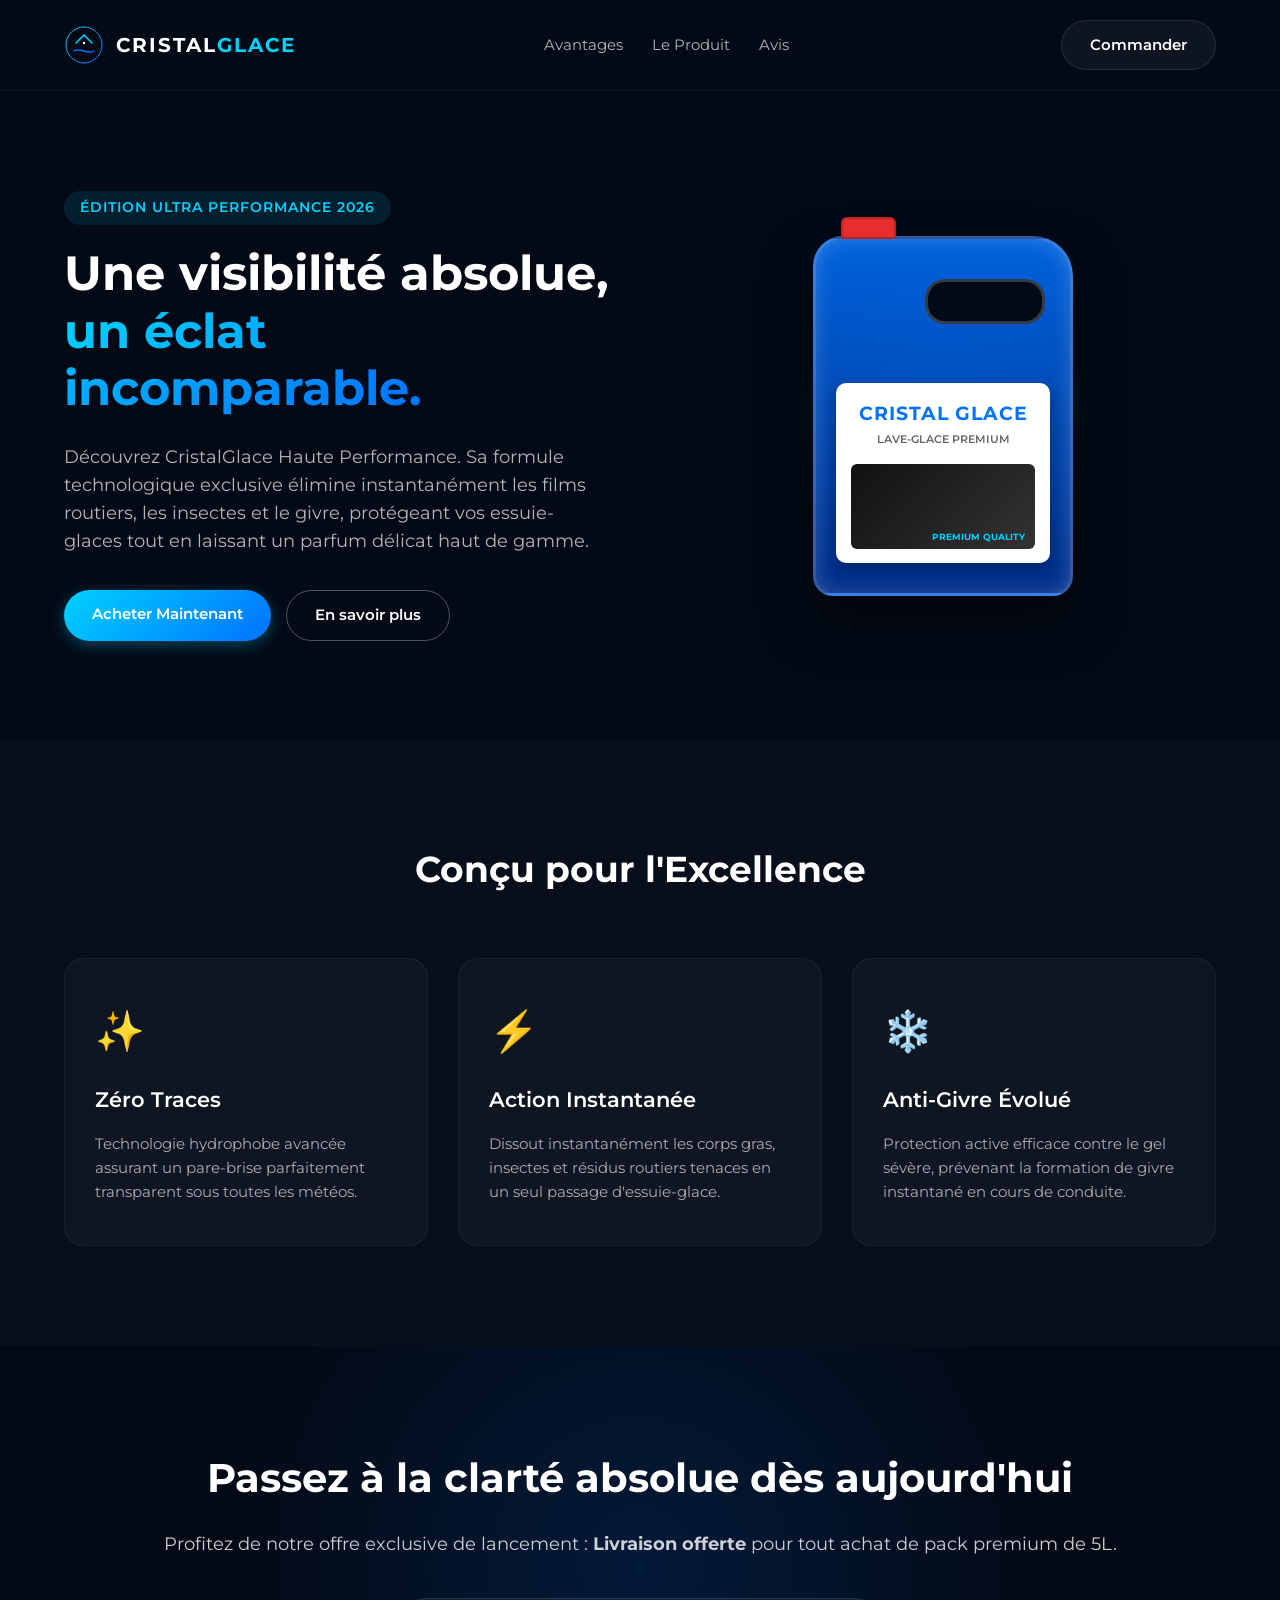
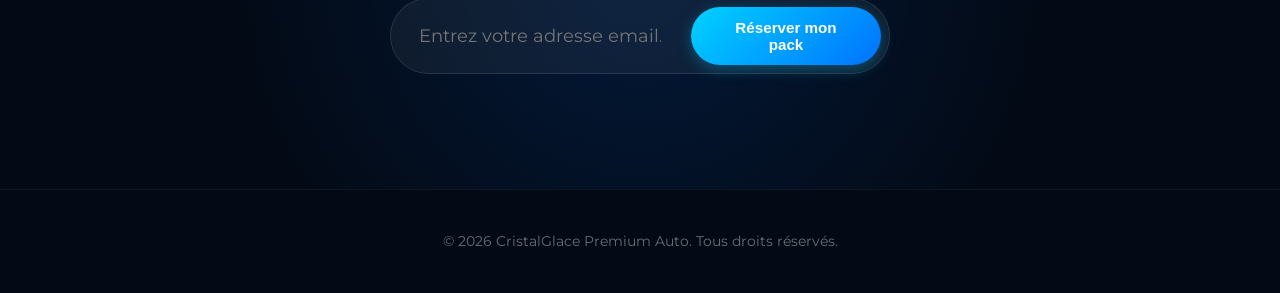
==== index.html @ d41aeb42 "firstVersion" ====
<!DOCTYPE html>
<html lang="fr">
<head>
    <meta charset="UTF-8">
    <meta name="viewport" content="width=device-width, initial-scale=1.0">
    <title>CristalGlace | Lave-Glace Premium Automobile</title>
    <link rel="stylesheet" href="style.css">
    <link href="https://fonts.googleapis.com/css2?family=Montserrat:wght@300;400;600;700&display=swap" rel="stylesheet">
</head>
<body>
    <header class="navbar">
        <div class="container nav-container">
            <div class="logo">
                <svg class="logo-icon" viewBox="0 0 100 100" xmlns="http://www.w3.org/2000/svg">
                    <circle cx="50" cy="50" r="45" fill="none" stroke="url(#premiumGlow)" stroke-width="2.5"/>
                    <path d="M30 45 L50 25 L70 45" fill="none" stroke="#00d2ff" stroke-width="4" stroke-linecap="round" stroke-linejoin="round"/>
                    <path d="M25 65 C 40 55, 60 75, 75 65" fill="none" stroke="#0072ff" stroke-width="3.5" stroke-linecap="round"/>
                    <circle cx="50" cy="45" r="3" fill="#ffffff"/>
                    <defs>
                        <linearGradient id="premiumGlow" x1="0%" y1="0%" x2="100%" y2="100%">
                            <stop offset="0%" stop-color="#00d2ff" />
                            <stop offset="100%" stop-color="#0072ff" />
                        </linearGradient>
                    </defs>
                </svg>
                <span class="logo-text">CRISTAL<span class="highlight">GLACE</span></span>
            </div>
            <nav class="nav-links">
                <a href="#features">Avantages</a>
                <a href="#product">Le Produit</a>
                <a href="#testimonials">Avis</a>
            </nav>
            <a href="#cta-section" class="btn btn-secondary">Commander</a>
        </div>
    </header>

    <section class="hero">
        <div class="container hero-container">
            <div class="hero-text">
                <span class="badge">Édition Ultra Performance 2026</span>
                <h1>Une visibilité absolue, <br><span class="gradient-text">un éclat incomparable.</span></h1>
                <p>Découvrez CristalGlace Haute Performance. Sa formule technologique exclusive élimine instantanément les films routiers, les insectes et le givre, protégeant vos essuie-glaces tout en laissant un parfum délicat haut de gamme.</p>
                <div class="hero-actions">
                    <a href="#cta-section" class="btn btn-primary">Acheter Maintenant</a>
                    <a href="#features" class="btn btn-outline">En savoir plus</a>
                </div>
            </div>
            <div class="hero-image-container">
                <div class="product-glow"></div>
                <div class="fluid-mockup">
                    <div class="cap"></div>
                    <div class="handle-hole"></div>
                    <div class="liquid-level"></div>
                    <div class="label-mock">
                        <div class="label-brand">CRISTAL GLACE</div>
                        <div class="label-sub">LAVE-GLACE PREMIUM</div>
                        <div class="label-car"></div>
                    </div>
                </div>
            </div>
        </div>
    </section>

    <section id="features" class="features">
        <div class="container">
            <h2 class="section-title">Conçu pour l'Excellence</h2>
            <div class="grid">
                <div class="card">
                    <div class="card-icon">✨</div>
                    <h3>Zéro Traces</h3>
                    <p>Technologie hydrophobe avancée assurant un pare-brise parfaitement transparent sous toutes les météos.</p>
                </div>
                <div class="card">
                    <div class="card-icon">⚡</div>
                    <h3>Action Instantanée</h3>
                    <p>Dissout instantanément les corps gras, insectes et résidus routiers tenaces en un seul passage d'essuie-glace.</p>
                </div>
                <div class="card">
                    <div class="card-icon">❄️</div>
                    <h3>Anti-Givre Évolué</h3>
                    <p>Protection active efficace contre le gel sévère, prévenant la formation de givre instantané en cours de conduite.</p>
                </div>
            </div>
        </div>
    </section>

    <section id="cta-section" class="cta">
        <div class="container cta-container">
            <h2>Passez à la clarté absolue dès aujourd'hui</h2>
            <p>Profitez de notre offre exclusive de lancement : <strong>Livraison offerte</strong> pour tout achat de pack premium de 5L.</p>
            <form id="orderForm" class="cta-form">
                <input type="email" id="emailInput" placeholder="Entrez votre adresse email..." required>
                <button type="submit" class="btn btn-primary">Réserver mon pack</button>
            </form>
            <div id="formFeedback" class="form-feedback"></div>
        </div>
    </section>

    <footer class="footer">
        <div class="container">
            <p>&copy; 2026 CristalGlace Premium Auto. Tous droits réservés.</p>
        </div>
    </footer>

    <script src="script.js"></script>
</body>
</html>
---- style.css ----
/* Reset & Base Styles */
* {
    margin: 0;
    padding: 0;
    box-sizing: border-box;
}

body {
    font-family: 'Montserrat', sans-serif;
    background-color: #030a16;
    color: #ffffff;
    overflow-x: hidden;
    line-height: 1.6;
}

.container {
    width: 90%;
    max-width: 1200px;
    margin: 0 auto;
}

/* Navbar */
.navbar {
    padding: 20px 0;
    border-bottom: 1px solid rgba(255, 255, 255, 0.05);
    background: rgba(3, 10, 22, 0.8);
    backdrop-filter: blur(10px);
    position: sticky;
    top: 0;
    z-index: 100;
}

.nav-container {
    display: flex;
    justify-content: space-between;
    align-items: center;
}

.logo {
    display: flex;
    align-items: center;
    gap: 12px;
}

.logo-icon {
    width: 40px;
    height: 40px;
}

.logo-text {
    font-weight: 700;
    font-size: 1.25rem;
    letter-spacing: 2px;
    color: #fff;
}

.logo-text .highlight {
    color: #00d2ff;
}

.nav-links a {
    color: rgba(255, 255, 255, 0.7);
    text-decoration: none;
    margin-right: 25px;
    font-size: 0.95rem;
    transition: color 0.3s ease;
}

.nav-links a:hover {
    color: #00d2ff;
}

/* Buttons */
.btn {
    display: inline-block;
    padding: 12px 28px;
    border-radius: 50px;
    font-weight: 600;
    text-decoration: none;
    transition: all 0.3s ease;
    cursor: pointer;
    font-size: 0.95rem;
}

.btn-primary {
    background: linear-gradient(135deg, #00d2ff 0%, #0072ff 100%);
    color: #fff;
    border: none;
    box-shadow: 0 4px 15px rgba(0, 210, 255, 0.3);
}

.btn-primary:hover {
    transform: translateY(-2px);
    box-shadow: 0 6px 20px rgba(0, 210, 255, 0.5);
}

.btn-secondary {
    background: rgba(255, 255, 255, 0.05);
    color: #fff;
    border: 1px solid rgba(255, 255, 255, 0.1);
}

.btn-secondary:hover {
    background: rgba(255, 255, 255, 0.1);
}

.btn-outline {
    background: transparent;
    color: #fff;
    border: 1px solid rgba(255, 255, 255, 0.3);
}

.btn-outline:hover {
    border-color: #00d2ff;
    color: #00d2ff;
}

/* Hero Section */
.hero {
    padding: 100px 0;
    position: relative;
}

.hero-container {
    display: grid;
    grid-template-columns: 1fr 1fr;
    gap: 60px;
    align-items: center;
}

.badge {
    background: rgba(0, 210, 255, 0.1);
    color: #00d2ff;
    padding: 6px 16px;
    border-radius: 20px;
    font-size: 0.85rem;
    font-weight: 600;
    letter-spacing: 1px;
    text-transform: uppercase;
    display: inline-block;
    margin-bottom: 20px;
}

.hero-text h1 {
    font-size: 3rem;
    line-height: 1.2;
    margin-bottom: 25px;
    font-weight: 700;
}

.gradient-text {
    background: linear-gradient(135deg, #00d2ff 0%, #0072ff 100%);
    -webkit-background-clip: text;
    -webkit-text-fill-color: transparent;
}

.hero-text p {
    color: rgba(255, 255, 255, 0.7);
    font-size: 1.1rem;
    margin-bottom: 35px;
}

.hero-actions {
    display: flex;
    gap: 15px;
}

/* Premium Jug Mockup & Design Elements */
.hero-image-container {
    position: relative;
    display: flex;
    justify-content: center;
    align-items: center;
}

.product-glow {
    position: absolute;
    width: 300px;
    height: 300px;
    background: radial-gradient(circle, rgba(0,210,255,0.2) 0%, rgba(0,0,0,0) 70%);
    z-index: 1;
}

.fluid-mockup {
    width: 260px;
    height: 360px;
    background: linear-gradient(180deg, rgba(0, 114, 255, 0.85) 0%, rgba(0, 50, 150, 0.9) 100%);
    border-radius: 30px 40px 20px 20px;
    position: relative;
    z-index: 2;
    border: 3px solid rgba(255, 255, 255, 0.2);
    box-shadow: 0 25px 50px rgba(0,0,0,0.5), inset 0 0 20px rgba(255,255,255,0.2);
}

.fluid-mockup .cap {
    position: absolute;
    top: -22px;
    left: 25px;
    width: 55px;
    height: 22px;
    background: #e62e2e;
    border-radius: 6px 6px 0 0;
    border: 2px solid rgba(0,0,0,0.2);
}

.fluid-mockup .handle-hole {
    position: absolute;
    top: 40px;
    right: 25px;
    width: 120px;
    height: 45px;
    background: #030a16;
    border-radius: 20px;
    border: 3px solid rgba(255,255,255,0.2);
}

.fluid-mockup .label-mock {
    position: absolute;
    bottom: 30px;
    left: 20px;
    right: 20px;
    height: 180px;
    background: #ffffff;
    border-radius: 10px;
    padding: 15px;
    color: #333;
    text-align: center;
    box-shadow: 0 5px 15px rgba(0,0,0,0.3);
}

.label-brand {
    font-weight: 700;
    font-size: 1.2rem;
    color: #0072ff;
    letter-spacing: 1px;
}

.label-sub {
    font-size: 0.7rem;
    font-weight: 600;
    color: #666;
    margin-top: 2px;
}

.label-car {
    width: 100%;
    height: 85px;
    margin-top: 15px;
    background: linear-gradient(135deg, #111 0%, #333 100%);
    border-radius: 6px;
    position: relative;
}

.label-car::before {
    content: 'PREMIUM QUALITY';
    position: absolute;
    bottom: 5px;
    right: 10px;
    color: #00d2ff;
    font-size: 0.55rem;
    font-weight: bold;
}

/* Features Section */
.features {
    padding: 100px 0;
    background: rgba(255, 255, 255, 0.02);
}

.section-title {
    text-align: center;
    font-size: 2.25rem;
    margin-bottom: 60px;
    font-weight: 700;
}

.grid {
    display: grid;
    grid-template-columns: repeat(3, 1fr);
    gap: 30px;
}

.card {
    background: rgba(255, 255, 255, 0.03);
    padding: 40px 30px;
    border-radius: 20px;
    border: 1px solid rgba(255, 255, 255, 0.05);
    transition: all 0.3s ease;
}

.card:hover {
    transform: translateY(-5px);
    background: rgba(255, 255, 255, 0.05);
    border-color: rgba(0, 210, 255, 0.2);
}

.card-icon {
    font-size: 2.5rem;
    margin-bottom: 20px;
}

.card h3 {
    font-size: 1.3rem;
    margin-bottom: 15px;
    font-weight: 600;
}

.card p {
    color: rgba(255, 255, 255, 0.65);
    font-size: 0.95rem;
}

/* CTA Section */
.cta {
    padding: 100px 0;
    text-align: center;
    background: radial-gradient(circle at center, rgba(0,114,255,0.15) 0%, transparent 60%);
}

.cta-container h2 {
    font-size: 2.5rem;
    margin-bottom: 20px;
}

.cta-container p {
    color: rgba(255, 255, 255, 0.8);
    font-size: 1.1rem;
    margin-bottom: 40px;
}

.cta-form {
    display: flex;
    max-width: 500px;
    margin: 0 auto;
    gap: 10px;
    background: rgba(255, 255, 255, 0.05);
    padding: 8px;
    border-radius: 50px;
    border: 1px solid rgba(255, 255, 255, 0.1);
}

.cta-form input {
    flex: 1;
    background: transparent;
    border: none;
    padding: 0 20px;
    color: #fff;
    font-family: inherit;
    font-size: 1.1rem;
    outline: none;
}

.form-feedback {
    margin-top: 15px;
    font-weight: 600;
    font-size: 0.95rem;
}

/* Footer */
.footer {
    padding: 40px 0;
    text-align: center;
    border-top: 1px solid rgba(255, 255, 255, 0.05);
    color: rgba(255, 255, 255, 0.4);
    font-size: 0.9rem;
}

/* Responsive Code */
@media (max-width: 968px) {
    .hero-container {
        grid-template-columns: 1fr;
        text-align: center;
        gap: 40px;
    }
    .hero-actions {
        justify-content: center;
    }
    .grid {
        grid-template-columns: 1fr;
    }
    .cta-form {
        flex-direction: column;
        background: transparent;
        border: none;
        padding: 0;
    }
    .cta-form input {
        background: rgba(255, 255, 255, 0.05);
        padding: 15px 25px;
        border-radius: 50px;
        border: 1px solid rgba(255, 255, 255, 0.1);
        margin-bottom: 10px;
    }
    .nav-links {
        display: none;
    }
}
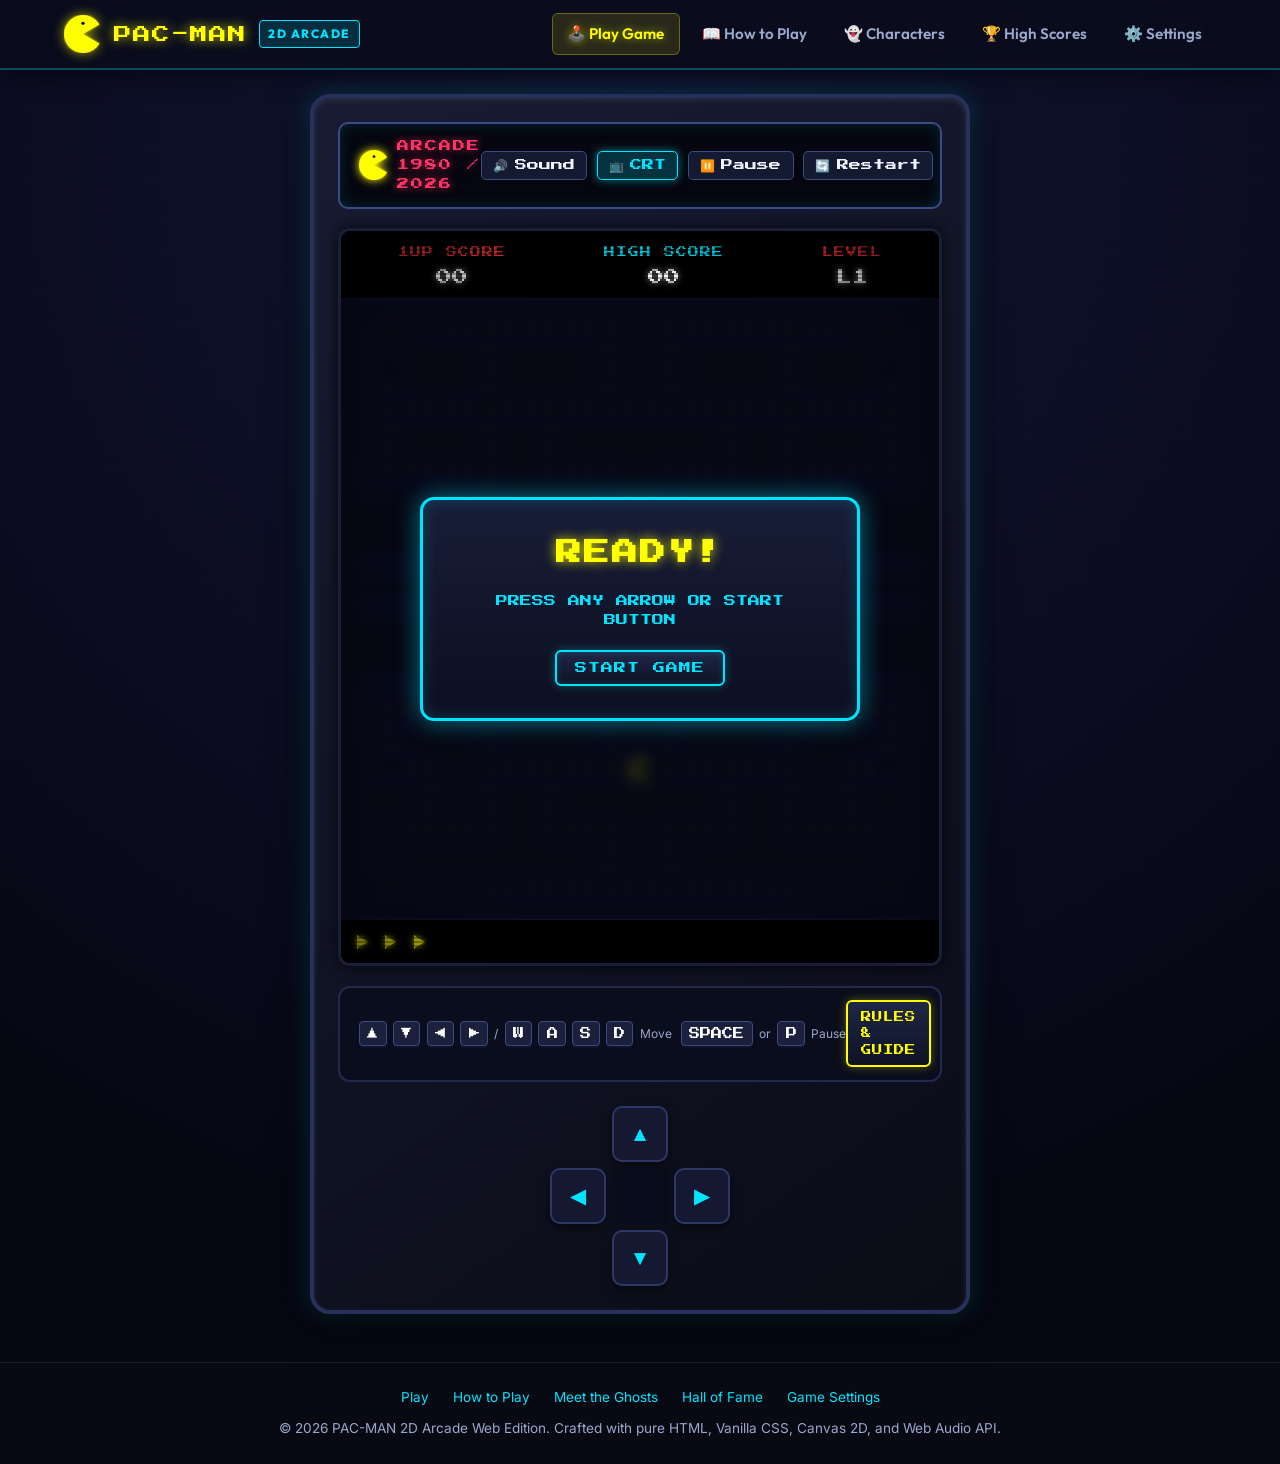
==== commit d935280d: "pacman game" ====
--- a/index.html
+++ b/index.html
@@ -1,107 +1,156 @@
 <!DOCTYPE html>
-<html lang="fr">
+<html lang="en">
 <head>
-    <meta charset="UTF-8">
-    <meta name="viewport" content="width=device-width, initial-scale=1.0">
-    <title>CristalGlace | Lave-Glace Premium Automobile</title>
-    <link rel="stylesheet" href="style.css">
-    <link href="https://fonts.googleapis.com/css2?family=Montserrat:wght@300;400;600;700&display=swap" rel="stylesheet">
+  <meta charset="UTF-8">
+  <meta name="viewport" content="width=device-width, initial-scale=1.0">
+  <title>PAC-MAN 2D Arcade | Classic Web Game</title>
+  <meta name="description" content="Play the authentic 2D Pac-Man arcade game right in your browser! Featuring classic ghost AI, retro synthesized audio, CRT scanlines, and responsive controls.">
+  
+  <!-- CSS Stylesheets -->
+  <link rel="stylesheet" href="css/main.css">
+  <link rel="stylesheet" href="css/arcade.css">
+  <link rel="stylesheet" href="css/game.css">
+  
+  <link rel="icon" type="image/svg+xml" href="assets/svg/pacman.svg">
 </head>
 <body>
-    <header class="navbar">
-        <div class="container nav-container">
-            <div class="logo">
-                <svg class="logo-icon" viewBox="0 0 100 100" xmlns="http://www.w3.org/2000/svg">
-                    <circle cx="50" cy="50" r="45" fill="none" stroke="url(#premiumGlow)" stroke-width="2.5"/>
-                    <path d="M30 45 L50 25 L70 45" fill="none" stroke="#00d2ff" stroke-width="4" stroke-linecap="round" stroke-linejoin="round"/>
-                    <path d="M25 65 C 40 55, 60 75, 75 65" fill="none" stroke="#0072ff" stroke-width="3.5" stroke-linecap="round"/>
-                    <circle cx="50" cy="45" r="3" fill="#ffffff"/>
-                    <defs>
-                        <linearGradient id="premiumGlow" x1="0%" y1="0%" x2="100%" y2="100%">
-                            <stop offset="0%" stop-color="#00d2ff" />
-                            <stop offset="100%" stop-color="#0072ff" />
-                        </linearGradient>
-                    </defs>
-                </svg>
-                <span class="logo-text">CRISTAL<span class="highlight">GLACE</span></span>
-            </div>
-            <nav class="nav-links">
-                <a href="#features">Avantages</a>
-                <a href="#product">Le Produit</a>
-                <a href="#testimonials">Avis</a>
-            </nav>
-            <a href="#cta-section" class="btn btn-secondary">Commander</a>
+
+  <!-- Top Navigation Header -->
+  <header class="arcade-header">
+    <div class="nav-container">
+      <a href="index.html" class="brand-logo">
+        <img src="assets/svg/pacman.svg" alt="Pac-Man Logo">
+        <span class="brand-title">PAC-MAN</span>
+        <span class="brand-tag">2D Arcade</span>
+      </a>
+
+      <nav>
+        <ul class="nav-links">
+          <li><a href="index.html" class="nav-link active">🕹️ Play Game</a></li>
+          <li><a href="html/how-to-play.html" class="nav-link">📖 How to Play</a></li>
+          <li><a href="html/characters.html" class="nav-link">👻 Characters</a></li>
+          <li><a href="html/high-scores.html" class="nav-link">🏆 High Scores</a></li>
+          <li><a href="html/settings.html" class="nav-link">⚙️ Settings</a></li>
+        </ul>
+      </nav>
+    </div>
+  </header>
+
+  <!-- Main Arcade Playground -->
+  <main class="arcade-wrapper">
+    
+    <div class="arcade-cabinet">
+      <!-- Marquee Header -->
+      <div class="arcade-marquee">
+        <div class="marquee-title">
+          <img src="assets/svg/pacman.svg" alt="Pac-Man">
+          <span class="marquee-badge">ARCADE 1980 / 2026</span>
         </div>
-    </header>
+        
+        <div class="marquee-controls">
+          <button id="btn-audio" class="icon-btn" title="Toggle Sound">
+            <span class="icon">🔊</span>
+            <span class="btn-label">Sound</span>
+          </button>
+          <button id="btn-crt" class="icon-btn" title="Toggle CRT Filter">
+            <span class="icon">📺</span>
+            <span class="btn-label">CRT</span>
+          </button>
+          <button id="btn-pause" class="icon-btn" title="Pause Game">
+            <span class="icon">⏸️</span>
+            <span class="btn-label">Pause</span>
+          </button>
+          <button id="btn-restart" class="icon-btn" title="Restart Game">
+            <span class="icon">🔄</span>
+            <span class="btn-label">Restart</span>
+          </button>
+        </div>
+      </div>
 
-    <section class="hero">
-        <div class="container hero-container">
-            <div class="hero-text">
-                <span class="badge">Édition Ultra Performance 2026</span>
-                <h1>Une visibilité absolue, <br><span class="gradient-text">un éclat incomparable.</span></h1>
-                <p>Découvrez CristalGlace Haute Performance. Sa formule technologique exclusive élimine instantanément les films routiers, les insectes et le givre, protégeant vos essuie-glaces tout en laissant un parfum délicat haut de gamme.</p>
-                <div class="hero-actions">
-                    <a href="#cta-section" class="btn btn-primary">Acheter Maintenant</a>
-                    <a href="#features" class="btn btn-outline">En savoir plus</a>
-                </div>
-            </div>
-            <div class="hero-image-container">
-                <div class="product-glow"></div>
-                <div class="fluid-mockup">
-                    <div class="cap"></div>
-                    <div class="handle-hole"></div>
-                    <div class="liquid-level"></div>
-                    <div class="label-mock">
-                        <div class="label-brand">CRISTAL GLACE</div>
-                        <div class="label-sub">LAVE-GLACE PREMIUM</div>
-                        <div class="label-car"></div>
-                    </div>
-                </div>
-            </div>
+      <!-- Arcade CRT Screen -->
+      <div id="arcade-screen" class="arcade-screen crt-active">
+        
+        <!-- Retro HUD -->
+        <div class="arcade-hud">
+          <div class="hud-item">
+            <span class="hud-label">1UP SCORE</span>
+            <span id="current-score" class="hud-value">00</span>
+          </div>
+          <div class="hud-item">
+            <span class="hud-label cyan">HIGH SCORE</span>
+            <span id="high-score" class="hud-value">00</span>
+          </div>
+          <div class="hud-item">
+            <span class="hud-label">LEVEL</span>
+            <span id="current-level" class="hud-value">L1</span>
+          </div>
         </div>
-    </section>
 
-    <section id="features" class="features">
-        <div class="container">
-            <h2 class="section-title">Conçu pour l'Excellence</h2>
-            <div class="grid">
-                <div class="card">
-                    <div class="card-icon">✨</div>
-                    <h3>Zéro Traces</h3>
-                    <p>Technologie hydrophobe avancée assurant un pare-brise parfaitement transparent sous toutes les météos.</p>
-                </div>
-                <div class="card">
-                    <div class="card-icon">⚡</div>
-                    <h3>Action Instantanée</h3>
-                    <p>Dissout instantanément les corps gras, insectes et résidus routiers tenaces en un seul passage d'essuie-glace.</p>
-                </div>
-                <div class="card">
-                    <div class="card-icon">❄️</div>
-                    <h3>Anti-Givre Évolué</h3>
-                    <p>Protection active efficace contre le gel sévère, prévenant la formation de givre instantané en cours de conduite.</p>
-                </div>
-            </div>
+        <!-- Canvas Container -->
+        <div id="game-container">
+          <canvas id="game-canvas"></canvas>
+          
+          <!-- State Banner Overlay (Ready / Game Over / Paused) -->
+          <div id="game-banner" style="display: none;"></div>
         </div>
-    </section>
 
-    <section id="cta-section" class="cta">
-        <div class="container cta-container">
-            <h2>Passez à la clarté absolue dès aujourd'hui</h2>
-            <p>Profitez de notre offre exclusive de lancement : <strong>Livraison offerte</strong> pour tout achat de pack premium de 5L.</p>
-            <form id="orderForm" class="cta-form">
-                <input type="email" id="emailInput" placeholder="Entrez votre adresse email..." required>
-                <button type="submit" class="btn btn-primary">Réserver mon pack</button>
-            </form>
-            <div id="formFeedback" class="form-feedback"></div>
+        <!-- Bottom Status Bar -->
+        <div class="arcade-status-bar">
+          <div class="lives-container" id="lives-display">
+            <!-- Rendered by UI Engine -->
+          </div>
+          <div class="fruits-container" id="fruits-display">
+            <!-- Rendered by UI Engine -->
+          </div>
         </div>
-    </section>
 
-    <footer class="footer">
-        <div class="container">
-            <p>&copy; 2026 CristalGlace Premium Auto. Tous droits réservés.</p>
+      </div>
+
+      <!-- Cabinet Control Deck Info -->
+      <div class="cabinet-deck">
+        <div class="deck-group">
+          <div class="instruction-tag">
+            <span class="kbd">▲</span><span class="kbd">▼</span><span class="kbd">◀</span><span class="kbd">▶</span> / <span class="kbd">W</span><span class="kbd">A</span><span class="kbd">S</span><span class="kbd">D</span> Move
+          </div>
+          <div class="instruction-tag">
+            <span class="kbd">SPACE</span> or <span class="kbd">P</span> Pause
+          </div>
         </div>
-    </footer>
+        <div class="deck-group">
+          <a href="html/how-to-play.html" class="arcade-btn btn-yellow" style="font-size: 0.65rem; padding: 0.4rem 0.8rem;">Rules & Guide</a>
+        </div>
+      </div>
 
-    <script src="script.js"></script>
+      <!-- Mobile Touch Virtual D-Pad -->
+      <div class="mobile-controls">
+        <div class="dpad-container">
+          <button id="dpad-up" class="dpad-btn dpad-up" aria-label="Up">▲</button>
+          <button id="dpad-left" class="dpad-btn dpad-left" aria-label="Left">◀</button>
+          <div class="dpad-center"></div>
+          <button id="dpad-right" class="dpad-btn dpad-right" aria-label="Right">▶</button>
+          <button id="dpad-down" class="dpad-btn dpad-down" aria-label="Down">▼</button>
+        </div>
+      </div>
+
+    </div>
+
+  </main>
+
+  <!-- Arcade Footer -->
+  <footer class="arcade-footer">
+    <div class="footer-content">
+      <div class="footer-links">
+        <a href="index.html">Play</a>
+        <a href="html/how-to-play.html">How to Play</a>
+        <a href="html/characters.html">Meet the Ghosts</a>
+        <a href="html/high-scores.html">Hall of Fame</a>
+        <a href="html/settings.html">Game Settings</a>
+      </div>
+      <p>© 2026 PAC-MAN 2D Arcade Web Edition. Crafted with pure HTML, Vanilla CSS, Canvas 2D, and Web Audio API.</p>
+    </div>
+  </footer>
+
+  <!-- Main Game Script -->
+  <script type="module" src="js/main.js"></script>
 </body>
 </html>
--- a/css/main.css
+++ b/css/main.css
@@ -0,0 +1,261 @@
+/**
+ * Pac-Man 2D Arcade - Core Layout & Global Styles
+ */
+
+@import url('https://fonts.googleapis.com/css2?family=Press+Start+2P&family=Outfit:wght@400;600;700;800&family=Inter:wght@400;500;600&display=swap');
+
+:root {
+  --bg-primary: #070714;
+  --bg-card: rgba(18, 20, 39, 0.75);
+  --bg-card-border: rgba(0, 255, 255, 0.25);
+  
+  --pac-yellow: #FFFF00;
+  --neon-blue: #00e5ff;
+  --neon-pink: #ff0077;
+  --neon-green: #00ff88;
+  --neon-orange: #ff9900;
+  --text-main: #f0f4fc;
+  --text-dim: #9aa8cc;
+
+  --font-retro: 'Press Start 2P', monospace;
+  --font-heading: 'Outfit', sans-serif;
+  --font-body: 'Inter', sans-serif;
+
+  --glow-yellow: 0 0 12px rgba(255, 255, 0, 0.75);
+  --glow-blue: 0 0 12px rgba(0, 229, 255, 0.7);
+  --glow-pink: 0 0 12px rgba(255, 0, 119, 0.7);
+}
+
+*, *::before, *::after {
+  box-sizing: border-box;
+  margin: 0;
+  padding: 0;
+}
+
+body {
+  background-color: var(--bg-primary);
+  background-image: 
+    radial-gradient(circle at 50% 10%, rgba(20, 24, 60, 0.8) 0%, rgba(7, 7, 20, 1) 75%),
+    linear-gradient(rgba(0, 255, 255, 0.03) 1px, transparent 1px),
+    linear-gradient(90deg, rgba(0, 255, 255, 0.03) 1px, transparent 1px);
+  background-size: 100% 100%, 36px 36px, 36px 36px;
+  color: var(--text-main);
+  font-family: var(--font-body);
+  line-height: 1.6;
+  min-height: 100vh;
+  display: flex;
+  flex-direction: column;
+  overflow-x: hidden;
+}
+
+/* Header & Arcade Navbar */
+.arcade-header {
+  background: rgba(10, 12, 28, 0.85);
+  backdrop-filter: blur(12px);
+  -webkit-backdrop-filter: blur(12px);
+  border-bottom: 2px solid rgba(0, 229, 255, 0.3);
+  position: sticky;
+  top: 0;
+  z-index: 1000;
+  box-shadow: 0 4px 25px rgba(0, 0, 0, 0.6);
+}
+
+.nav-container {
+  max-width: 1200px;
+  margin: 0 auto;
+  padding: 0.8rem 1.5rem;
+  display: flex;
+  align-items: center;
+  justify-content: space-between;
+  gap: 1rem;
+}
+
+.brand-logo {
+  display: flex;
+  align-items: center;
+  gap: 0.75rem;
+  text-decoration: none;
+}
+
+.brand-logo img {
+  height: 38px;
+  width: auto;
+  filter: drop-shadow(0 0 6px rgba(255, 255, 0, 0.6));
+  transition: transform 0.25s ease;
+}
+
+.brand-logo:hover img {
+  transform: scale(1.08) rotate(-4deg);
+}
+
+.brand-title {
+  font-family: var(--font-retro);
+  font-size: 1.1rem;
+  color: var(--pac-yellow);
+  text-shadow: var(--glow-yellow);
+  letter-spacing: 1px;
+}
+
+.brand-tag {
+  font-family: var(--font-heading);
+  font-weight: 800;
+  font-size: 0.75rem;
+  color: var(--neon-blue);
+  background: rgba(0, 229, 255, 0.15);
+  padding: 0.2rem 0.5rem;
+  border-radius: 4px;
+  border: 1px solid var(--neon-blue);
+  letter-spacing: 1.5px;
+  text-transform: uppercase;
+}
+
+.nav-links {
+  display: flex;
+  align-items: center;
+  gap: 0.5rem;
+  list-style: none;
+}
+
+.nav-link {
+  color: var(--text-dim);
+  text-decoration: none;
+  font-family: var(--font-heading);
+  font-weight: 600;
+  font-size: 0.95rem;
+  padding: 0.5rem 0.9rem;
+  border-radius: 6px;
+  transition: all 0.2s ease;
+  display: inline-flex;
+  align-items: center;
+  gap: 0.4rem;
+}
+
+.nav-link:hover {
+  color: #ffffff;
+  background: rgba(0, 229, 255, 0.12);
+  text-shadow: 0 0 8px var(--neon-blue);
+}
+
+.nav-link.active {
+  color: var(--pac-yellow);
+  background: rgba(255, 255, 0, 0.12);
+  border: 1px solid rgba(255, 255, 0, 0.3);
+  text-shadow: 0 0 8px rgba(255, 255, 0, 0.5);
+}
+
+/* Button & Control Styles */
+.arcade-btn {
+  font-family: var(--font-retro);
+  font-size: 0.75rem;
+  background: linear-gradient(180deg, #1f2747 0%, #0e1224 100%);
+  color: var(--neon-blue);
+  border: 2px solid var(--neon-blue);
+  padding: 0.65rem 1.1rem;
+  border-radius: 6px;
+  cursor: pointer;
+  text-transform: uppercase;
+  letter-spacing: 1px;
+  box-shadow: 0 0 10px rgba(0, 229, 255, 0.3), inset 0 0 6px rgba(0, 229, 255, 0.2);
+  transition: all 0.2s ease;
+  display: inline-flex;
+  align-items: center;
+  justify-content: center;
+  gap: 0.5rem;
+  text-decoration: none;
+}
+
+.arcade-btn:hover {
+  background: var(--neon-blue);
+  color: #050711;
+  box-shadow: 0 0 20px var(--neon-blue);
+  transform: translateY(-2px);
+}
+
+.arcade-btn:active {
+  transform: translateY(1px);
+}
+
+.arcade-btn.btn-pink {
+  color: var(--neon-pink);
+  border-color: var(--neon-pink);
+  box-shadow: 0 0 10px rgba(255, 0, 119, 0.3), inset 0 0 6px rgba(255, 0, 119, 0.2);
+}
+
+.arcade-btn.btn-pink:hover {
+  background: var(--neon-pink);
+  color: #ffffff;
+  box-shadow: 0 0 20px var(--neon-pink);
+}
+
+.arcade-btn.btn-yellow {
+  color: var(--pac-yellow);
+  border-color: var(--pac-yellow);
+  box-shadow: 0 0 10px rgba(255, 255, 0, 0.3);
+}
+
+.arcade-btn.btn-yellow:hover {
+  background: var(--pac-yellow);
+  color: #000000;
+  box-shadow: 0 0 20px var(--pac-yellow);
+}
+
+.arcade-btn.pulse {
+  animation: arcadePulse 1.5s infinite;
+}
+
+@keyframes arcadePulse {
+  0%, 100% {
+    box-shadow: 0 0 10px var(--neon-blue);
+  }
+  50% {
+    box-shadow: 0 0 25px var(--neon-blue), inset 0 0 12px var(--neon-blue);
+  }
+}
+
+/* Footer */
+.arcade-footer {
+  margin-top: auto;
+  background: rgba(8, 10, 20, 0.95);
+  border-top: 1px solid rgba(255, 255, 255, 0.08);
+  padding: 1.5rem;
+  text-align: center;
+}
+
+.footer-content {
+  max-width: 1200px;
+  margin: 0 auto;
+  display: flex;
+  flex-direction: column;
+  gap: 0.6rem;
+  align-items: center;
+  font-size: 0.85rem;
+  color: var(--text-dim);
+}
+
+.footer-links {
+  display: flex;
+  gap: 1.5rem;
+}
+
+.footer-links a {
+  color: var(--neon-blue);
+  text-decoration: none;
+  transition: color 0.2s;
+}
+
+.footer-links a:hover {
+  color: #ffffff;
+  text-decoration: underline;
+}
+
+/* Responsive */
+@media (max-width: 800px) {
+  .nav-container {
+    flex-direction: column;
+    padding: 0.8rem;
+  }
+  .nav-links {
+    flex-wrap: wrap;
+    justify-content: center;
+  }
+}
--- a/css/arcade.css
+++ b/css/arcade.css
@@ -0,0 +1,199 @@
+/**
+ * Pac-Man 2D Arcade - Cabinet Bezel & CRT Nostalgia Filter
+ */
+
+.arcade-wrapper {
+  max-width: 900px;
+  margin: 1.5rem auto 3rem auto;
+  padding: 0 1rem;
+  display: flex;
+  flex-direction: column;
+  align-items: center;
+}
+
+/* The physical arcade cabinet frame */
+.arcade-cabinet {
+  background: linear-gradient(145deg, #181c33, #0a0c17);
+  border: 4px solid #28305c;
+  border-radius: 20px;
+  box-shadow: 
+    0 10px 40px rgba(0, 0, 0, 0.8),
+    0 0 25px rgba(0, 229, 255, 0.25),
+    inset 0 2px 6px rgba(255, 255, 255, 0.1);
+  padding: 1.5rem;
+  width: 100%;
+  max-width: 660px;
+  position: relative;
+}
+
+/* Top Marquee */
+.arcade-marquee {
+  display: flex;
+  justify-content: space-between;
+  align-items: center;
+  background: #05060f;
+  border: 2px solid #3d4a85;
+  border-radius: 10px;
+  padding: 0.8rem 1.2rem;
+  margin-bottom: 1.2rem;
+  box-shadow: inset 0 0 15px rgba(0, 229, 255, 0.15);
+}
+
+.marquee-badge {
+  font-family: var(--font-retro);
+  font-size: 0.75rem;
+  color: #ff3366;
+  text-shadow: 0 0 8px rgba(255, 51, 102, 0.7);
+  letter-spacing: 2px;
+}
+
+.marquee-title {
+  display: flex;
+  align-items: center;
+  gap: 0.5rem;
+}
+
+.marquee-title img {
+  height: 30px;
+  filter: drop-shadow(0 0 5px var(--pac-yellow));
+}
+
+.marquee-controls {
+  display: flex;
+  gap: 0.6rem;
+}
+
+.icon-btn {
+  background: #151a33;
+  border: 1px solid #3d4b80;
+  color: var(--text-main);
+  padding: 0.4rem 0.7rem;
+  border-radius: 5px;
+  cursor: pointer;
+  font-size: 0.75rem;
+  font-family: var(--font-retro);
+  display: inline-flex;
+  align-items: center;
+  gap: 0.4rem;
+  transition: all 0.2s ease;
+}
+
+.icon-btn:hover {
+  background: #252e5a;
+  color: var(--neon-blue);
+  border-color: var(--neon-blue);
+  box-shadow: 0 0 10px rgba(0, 229, 255, 0.4);
+}
+
+.icon-btn.active {
+  background: rgba(0, 229, 255, 0.2);
+  color: var(--neon-blue);
+  border-color: var(--neon-blue);
+  box-shadow: 0 0 10px rgba(0, 229, 255, 0.5);
+}
+
+/* Screen Housing (CRT Container) */
+.arcade-screen {
+  background: #000000;
+  border-radius: 12px;
+  border: 3px solid #1a1e38;
+  position: relative;
+  overflow: hidden;
+  box-shadow: 
+    inset 0 0 40px rgba(0, 0, 0, 0.95),
+    0 0 15px rgba(0, 0, 0, 0.8);
+}
+
+/* CRT Scanlines and curvature filter */
+.arcade-screen.crt-active::before {
+  content: " ";
+  display: block;
+  position: absolute;
+  top: 0; left: 0; bottom: 0; right: 0;
+  background: linear-gradient(rgba(18, 16, 16, 0) 50%, rgba(0, 0, 0, 0.35) 50%);
+  background-size: 100% 4px;
+  z-index: 10;
+  pointer-events: none;
+  opacity: 0.85;
+}
+
+.arcade-screen.crt-active::after {
+  content: " ";
+  display: block;
+  position: absolute;
+  top: 0; left: 0; bottom: 0; right: 0;
+  background: radial-gradient(circle at center, transparent 65%, rgba(0, 0, 0, 0.65) 100%);
+  z-index: 11;
+  pointer-events: none;
+}
+
+/* HUD Top Bar */
+.arcade-hud {
+  display: flex;
+  justify-content: space-around;
+  padding: 0.75rem 0.5rem 0.5rem 0.5rem;
+  background: #000000;
+  border-bottom: 1px solid #11142a;
+  user-select: none;
+}
+
+.hud-item {
+  text-align: center;
+  display: flex;
+  flex-direction: column;
+  gap: 0.25rem;
+}
+
+.hud-label {
+  font-family: var(--font-retro);
+  font-size: 0.68rem;
+  color: #ff3333;
+  letter-spacing: 1px;
+}
+
+.hud-label.cyan {
+  color: var(--neon-blue);
+}
+
+.hud-value {
+  font-family: var(--font-retro);
+  font-size: 1rem;
+  color: #ffffff;
+  text-shadow: 0 0 6px rgba(255, 255, 255, 0.6);
+}
+
+/* Bottom status bar in arcade screen */
+.arcade-status-bar {
+  display: flex;
+  justify-content: space-between;
+  align-items: center;
+  padding: 0.6rem 1rem;
+  background: #000000;
+  border-top: 1px solid #11142a;
+}
+
+.lives-container {
+  display: flex;
+  gap: 0.4rem;
+  align-items: center;
+  min-height: 24px;
+}
+
+.life-icon {
+  width: 22px;
+  height: 22px;
+  filter: drop-shadow(0 0 3px var(--pac-yellow));
+}
+
+.fruits-container {
+  display: flex;
+  gap: 0.4rem;
+  align-items: center;
+  min-height: 24px;
+}
+
+.fruit-icon {
+  width: 22px;
+  height: 22px;
+  filter: drop-shadow(0 0 3px rgba(255, 255, 255, 0.5));
+}
--- a/css/game.css
+++ b/css/game.css
@@ -0,0 +1,341 @@
+/**
+ * Pac-Man 2D Arcade - Game Canvas, Overlays, and Mobile D-Pad
+ */
+
+#game-container {
+  position: relative;
+  width: 100%;
+  display: flex;
+  justify-content: center;
+  align-items: center;
+  background: #06060c;
+  overflow: hidden;
+}
+
+#game-canvas {
+  width: 100%;
+  max-width: 560px;
+  height: auto;
+  aspect-ratio: 28 / 31;
+  display: block;
+  image-rendering: pixelated;
+  image-rendering: crisp-edges;
+}
+
+/* Banner overlay (Ready, Game Over, Paused) */
+#game-banner {
+  position: absolute;
+  top: 0;
+  left: 0;
+  right: 0;
+  bottom: 0;
+  background: rgba(6, 8, 20, 0.88);
+  backdrop-filter: blur(6px);
+  -webkit-backdrop-filter: blur(6px);
+  display: flex;
+  justify-content: center;
+  align-items: center;
+  z-index: 20;
+  animation: bannerFadeIn 0.25s ease-out;
+}
+
+@keyframes bannerFadeIn {
+  from { opacity: 0; transform: scale(0.96); }
+  to { opacity: 1; transform: scale(1); }
+}
+
+.banner-box {
+  background: linear-gradient(180deg, #181d38 0%, #0c0f20 100%);
+  border: 3px solid var(--neon-blue);
+  box-shadow: 0 0 25px rgba(0, 229, 255, 0.5), inset 0 0 15px rgba(0, 229, 255, 0.2);
+  border-radius: 14px;
+  padding: 2rem 2.5rem;
+  text-align: center;
+  max-width: 440px;
+  width: 85%;
+  display: flex;
+  flex-direction: column;
+  align-items: center;
+  gap: 1.2rem;
+}
+
+.banner-title {
+  font-family: var(--font-retro);
+  font-size: 1.6rem;
+  color: var(--pac-yellow);
+  text-shadow: 0 0 12px rgba(255, 255, 0, 0.8);
+  letter-spacing: 2px;
+}
+
+.banner-sub {
+  font-family: var(--font-retro);
+  font-size: 0.75rem;
+  color: var(--neon-blue);
+  line-height: 1.6;
+}
+
+/* Mobile Virtual D-Pad */
+.mobile-controls {
+  margin-top: 1.5rem;
+  width: 100%;
+  display: flex;
+  flex-direction: column;
+  align-items: center;
+  gap: 0.8rem;
+}
+
+.dpad-container {
+  display: grid;
+  grid-template-columns: repeat(3, 56px);
+  grid-template-rows: repeat(3, 56px);
+  gap: 6px;
+  user-select: none;
+  -webkit-user-select: none;
+}
+
+.dpad-btn {
+  background: #141830;
+  border: 2px solid #2d3866;
+  border-radius: 10px;
+  color: var(--neon-blue);
+  font-size: 1.3rem;
+  display: flex;
+  align-items: center;
+  justify-content: center;
+  cursor: pointer;
+  box-shadow: 0 4px 10px rgba(0, 0, 0, 0.5);
+  transition: all 0.1s ease;
+  touch-action: manipulation;
+}
+
+.dpad-btn:active, .dpad-btn.pressed {
+  background: var(--neon-blue);
+  color: #000;
+  box-shadow: 0 0 15px var(--neon-blue);
+  transform: scale(0.95);
+}
+
+.dpad-up {
+  grid-column: 2;
+  grid-row: 1;
+}
+
+.dpad-left {
+  grid-column: 1;
+  grid-row: 2;
+}
+
+.dpad-center {
+  grid-column: 2;
+  grid-row: 2;
+  background: #090c1a;
+  border-color: #1a2040;
+  pointer-events: none;
+}
+
+.dpad-right {
+  grid-column: 3;
+  grid-row: 2;
+}
+
+.dpad-down {
+  grid-column: 2;
+  grid-row: 3;
+}
+
+/* Cabinet Control Desk (Physical buttons) */
+.cabinet-deck {
+  margin-top: 1.2rem;
+  display: flex;
+  justify-content: space-between;
+  align-items: center;
+  background: #0a0d1c;
+  border: 2px solid #22294f;
+  border-radius: 12px;
+  padding: 0.8rem 1.2rem;
+}
+
+.deck-group {
+  display: flex;
+  gap: 0.6rem;
+}
+
+.instruction-tag {
+  font-size: 0.75rem;
+  color: var(--text-dim);
+  display: flex;
+  align-items: center;
+  gap: 0.4rem;
+}
+
+.kbd {
+  background: #1b203d;
+  color: #fff;
+  border: 1px solid #3d4a82;
+  border-radius: 4px;
+  padding: 0.15rem 0.45rem;
+  font-size: 0.7rem;
+  font-family: var(--font-retro);
+  box-shadow: 0 2px 0 #0f1326;
+}
+
+/* Content Pages (How to play, characters, scores) */
+.page-container {
+  max-width: 960px;
+  margin: 2rem auto;
+  padding: 0 1.5rem;
+}
+
+.page-header {
+  text-align: center;
+  margin-bottom: 2.5rem;
+}
+
+.page-title {
+  font-family: var(--font-retro);
+  font-size: 1.8rem;
+  color: var(--pac-yellow);
+  text-shadow: var(--glow-yellow);
+  margin-bottom: 0.8rem;
+}
+
+.page-desc {
+  font-size: 1.1rem;
+  color: var(--text-dim);
+  max-width: 600px;
+  margin: 0 auto;
+}
+
+.content-card {
+  background: var(--bg-card);
+  border: 2px solid var(--bg-card-border);
+  border-radius: 14px;
+  padding: 1.8rem;
+  margin-bottom: 2rem;
+  box-shadow: 0 8px 30px rgba(0, 0, 0, 0.4);
+  backdrop-filter: blur(8px);
+}
+
+.card-title {
+  font-family: var(--font-heading);
+  font-size: 1.35rem;
+  font-weight: 700;
+  color: #ffffff;
+  margin-bottom: 1.2rem;
+  display: flex;
+  align-items: center;
+  gap: 0.6rem;
+}
+
+.card-title .icon {
+  width: 28px;
+  height: 28px;
+}
+
+/* Character Showcase Grid */
+.ghost-grid {
+  display: grid;
+  grid-template-columns: repeat(auto-fit, minmax(220px, 1fr));
+  gap: 1.5rem;
+}
+
+.ghost-card {
+  background: rgba(14, 18, 38, 0.9);
+  border-radius: 12px;
+  border: 2px solid transparent;
+  padding: 1.5rem;
+  text-align: center;
+  display: flex;
+  flex-direction: column;
+  align-items: center;
+  gap: 0.8rem;
+  transition: transform 0.25s, box-shadow 0.25s;
+}
+
+.ghost-card:hover {
+  transform: translateY(-5px);
+}
+
+.ghost-card.blinky {
+  border-color: #ff0000;
+  box-shadow: 0 0 15px rgba(255, 0, 0, 0.25);
+}
+
+.ghost-card.pinky {
+  border-color: #ffb8de;
+  box-shadow: 0 0 15px rgba(255, 184, 222, 0.25);
+}
+
+.ghost-card.inky {
+  border-color: #00ffff;
+  box-shadow: 0 0 15px rgba(0, 255, 255, 0.25);
+}
+
+.ghost-card.clyde {
+  border-color: #ffb852;
+  box-shadow: 0 0 15px rgba(255, 184, 82, 0.25);
+}
+
+.ghost-avatar {
+  width: 72px;
+  height: 72px;
+}
+
+.ghost-name {
+  font-family: var(--font-retro);
+  font-size: 1.1rem;
+}
+
+.ghost-nick {
+  font-size: 0.85rem;
+  color: var(--text-dim);
+  font-style: italic;
+}
+
+.ghost-role {
+  font-size: 0.88rem;
+  color: var(--text-main);
+  line-height: 1.4;
+}
+
+/* Leaderboard Table */
+.scores-table {
+  width: 100%;
+  border-collapse: collapse;
+  margin-top: 1rem;
+}
+
+.scores-table th, .scores-table td {
+  padding: 0.9rem 1.2rem;
+  text-align: left;
+  border-bottom: 1px solid rgba(255, 255, 255, 0.08);
+}
+
+.scores-table th {
+  font-family: var(--font-retro);
+  font-size: 0.75rem;
+  color: var(--neon-blue);
+  background: rgba(0, 229, 255, 0.08);
+}
+
+.scores-table td {
+  font-family: var(--font-body);
+  font-size: 0.95rem;
+}
+
+.scores-table tr:hover td {
+  background: rgba(255, 255, 255, 0.04);
+}
+
+.rank-gold {
+  color: #ffd700;
+  font-weight: 700;
+}
+.rank-silver {
+  color: #c0c0c0;
+  font-weight: 700;
+}
+.rank-bronze {
+  color: #cd7f32;
+  font-weight: 700;
+}
